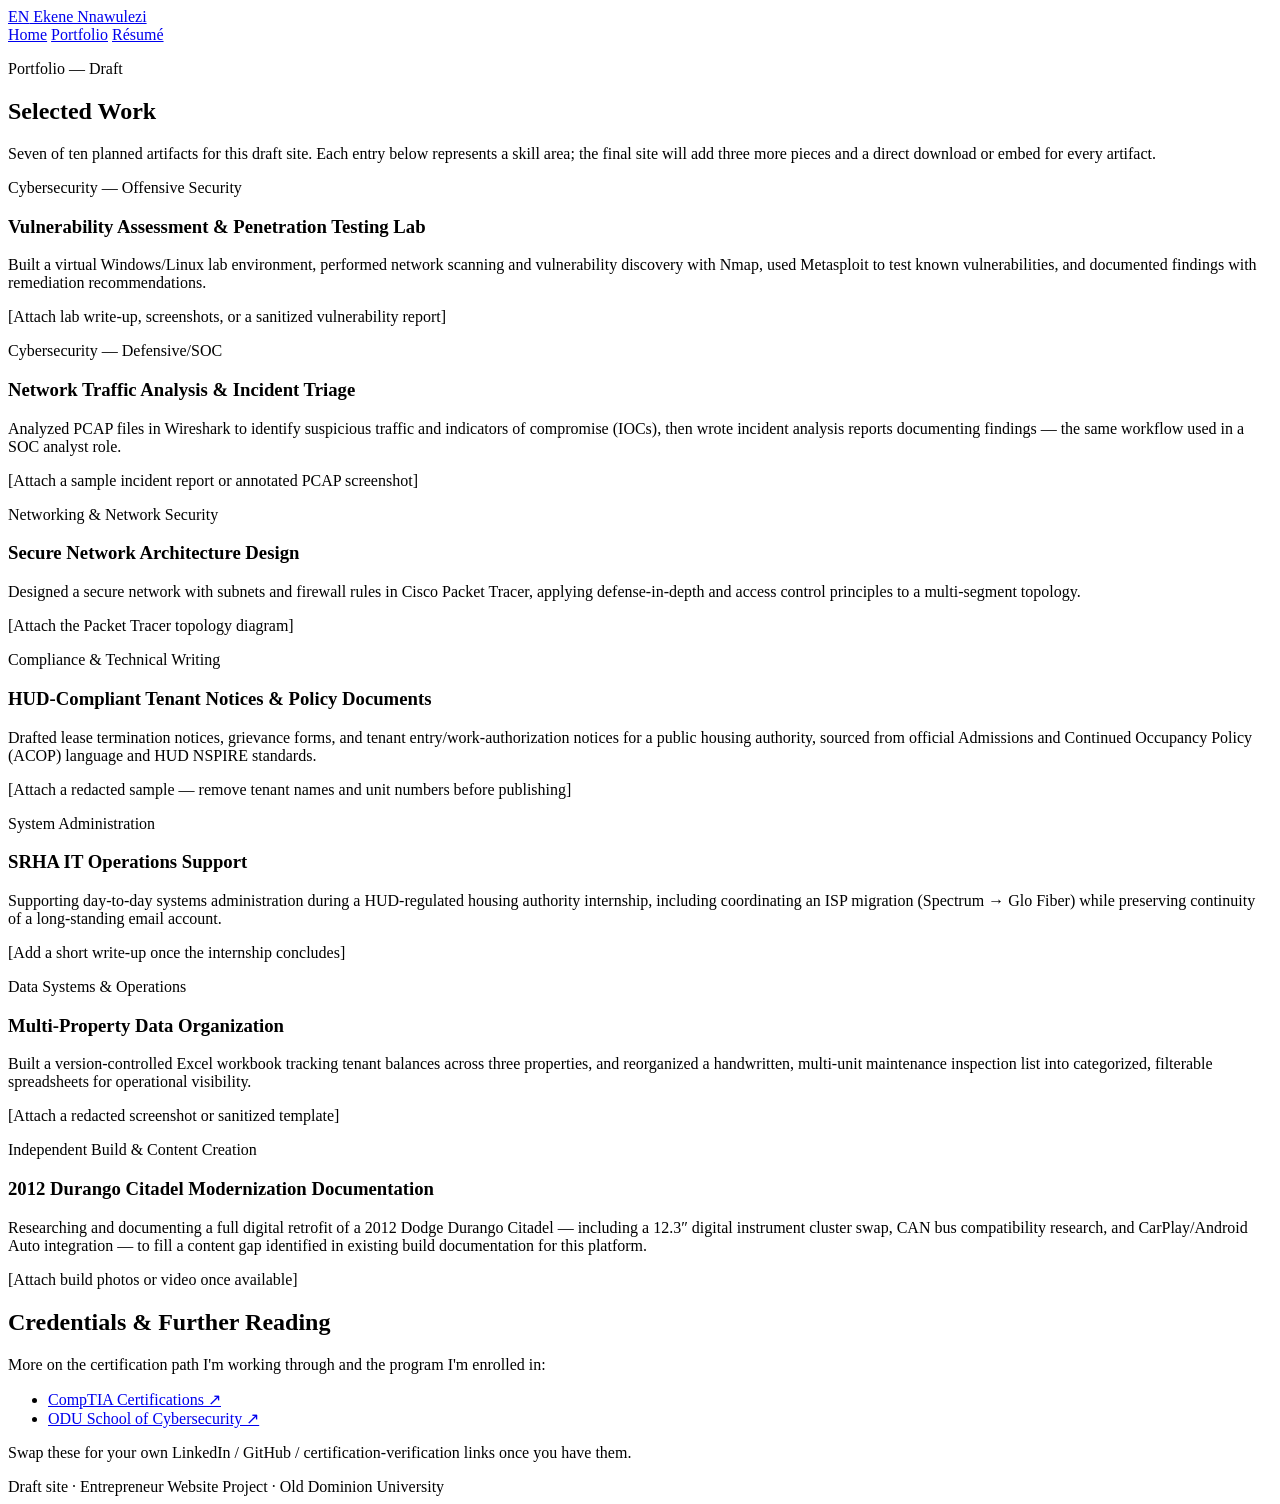
==== portfolio.html @ 090f7461 "Add files via upload" ====
<!DOCTYPE html>
<html lang="en">
<head>
<meta charset="UTF-8">
<meta name="viewport" content="width=device-width, initial-scale=1.0">
<title>Portfolio &mdash; Ekene Nnawulezi</title>
<link rel="preconnect" href="https://fonts.googleapis.com">
<link rel="preconnect" href="https://fonts.gstatic.com" crossorigin>
<link href="https://fonts.googleapis.com/css2?family=Space+Grotesk:wght@500;600;700&family=Source+Serif+4:opsz,wght@8..60,400;8..60,600&family=IBM+Plex+Mono:wght@400;500;600&display=swap" rel="stylesheet">
<link rel="stylesheet" href="assets/style.css">
</head>
<body>

<header class="site-nav">
  <div class="wrap">
    <a class="brand" href="index.html"><span class="brand-mark">EN</span> Ekene Nnawulezi</a>
    <nav>
      <a href="index.html">Home</a>
      <a href="portfolio.html" class="active">Portfolio</a>
      <a href="resume.html">R&eacute;sum&eacute;</a>
    </nav>
  </div>
</header>

<section class="page-intro">
  <div class="wrap">
    <p class="eyebrow">Portfolio &mdash; Draft</p>
    <h1>Selected Work</h1>
    <p class="subhead">Seven of ten planned artifacts for this draft site. Each entry below represents a skill area; the final site will add three more pieces and a direct download or embed for every artifact.</p>
  </div>
</section>

<section class="page-section">
  <div class="wrap">
    <div class="artifact-grid">

      <article class="artifact-card">
        <p class="tag tag-cyber">Cybersecurity &mdash; Offensive Security</p>
        <h3>Vulnerability Assessment &amp; Penetration Testing Lab</h3>
        <p>Built a virtual Windows/Linux lab environment, performed network scanning and vulnerability discovery with Nmap, used Metasploit to test known vulnerabilities, and documented findings with remediation recommendations.</p>
        <p class="artifact-note">[Attach lab write-up, screenshots, or a sanitized vulnerability report]</p>
      </article>

      <article class="artifact-card">
        <p class="tag tag-cyber">Cybersecurity &mdash; Defensive/SOC</p>
        <h3>Network Traffic Analysis &amp; Incident Triage</h3>
        <p>Analyzed PCAP files in Wireshark to identify suspicious traffic and indicators of compromise (IOCs), then wrote incident analysis reports documenting findings &mdash; the same workflow used in a SOC analyst role.</p>
        <p class="artifact-note">[Attach a sample incident report or annotated PCAP screenshot]</p>
      </article>

      <article class="artifact-card">
        <p class="tag tag-network">Networking &amp; Network Security</p>
        <h3>Secure Network Architecture Design</h3>
        <p>Designed a secure network with subnets and firewall rules in Cisco Packet Tracer, applying defense-in-depth and access control principles to a multi-segment topology.</p>
        <p class="artifact-note">[Attach the Packet Tracer topology diagram]</p>
      </article>

      <article class="artifact-card">
        <p class="tag tag-compliance">Compliance &amp; Technical Writing</p>
        <h3>HUD-Compliant Tenant Notices &amp; Policy Documents</h3>
        <p>Drafted lease termination notices, grievance forms, and tenant entry/work-authorization notices for a public housing authority, sourced from official Admissions and Continued Occupancy Policy (ACOP) language and HUD NSPIRE standards.</p>
        <p class="artifact-note">[Attach a redacted sample &mdash; remove tenant names and unit numbers before publishing]</p>
      </article>

      <article class="artifact-card">
        <p class="tag tag-sysadmin">System Administration</p>
        <h3>SRHA IT Operations Support</h3>
        <p>Supporting day-to-day systems administration during a HUD-regulated housing authority internship, including coordinating an ISP migration (Spectrum &rarr; Glo Fiber) while preserving continuity of a long-standing email account.</p>
        <p class="artifact-note">[Add a short write-up once the internship concludes]</p>
      </article>

      <article class="artifact-card">
        <p class="tag tag-data">Data Systems &amp; Operations</p>
        <h3>Multi-Property Data Organization</h3>
        <p>Built a version-controlled Excel workbook tracking tenant balances across three properties, and reorganized a handwritten, multi-unit maintenance inspection list into categorized, filterable spreadsheets for operational visibility.</p>
        <p class="artifact-note">[Attach a redacted screenshot or sanitized template]</p>
      </article>

      <article class="artifact-card">
        <p class="tag tag-build">Independent Build &amp; Content Creation</p>
        <h3>2012 Durango Citadel Modernization Documentation</h3>
        <p>Researching and documenting a full digital retrofit of a 2012 Dodge Durango Citadel &mdash; including a 12.3&Prime; digital instrument cluster swap, CAN bus compatibility research, and CarPlay/Android Auto integration &mdash; to fill a content gap identified in existing build documentation for this platform.</p>
        <p class="artifact-note">[Attach build photos or video once available]</p>
      </article>

    </div>
  </div>
</section>

<section class="external-link-block">
  <div class="wrap">
    <h2>Credentials &amp; Further Reading</h2>
    <p>More on the certification path I'm working through and the program I'm enrolled in:</p>
    <ul class="external-links">
      <li><a href="https://www.comptia.org/en-us/certifications/" target="_blank" rel="noopener">CompTIA Certifications &#8599;</a></li>
      <li><a href="https://www.odu.edu/cyber" target="_blank" rel="noopener">ODU School of Cybersecurity &#8599;</a></li>
    </ul>
    <p class="placeholder-note">Swap these for your own LinkedIn / GitHub / certification-verification links once you have them.</p>
  </div>
</section>

<footer class="site-footer">
  <div class="wrap">Draft site &middot; Entrepreneur Website Project &middot; Old Dominion University</div>
</footer>

</body>
</html>
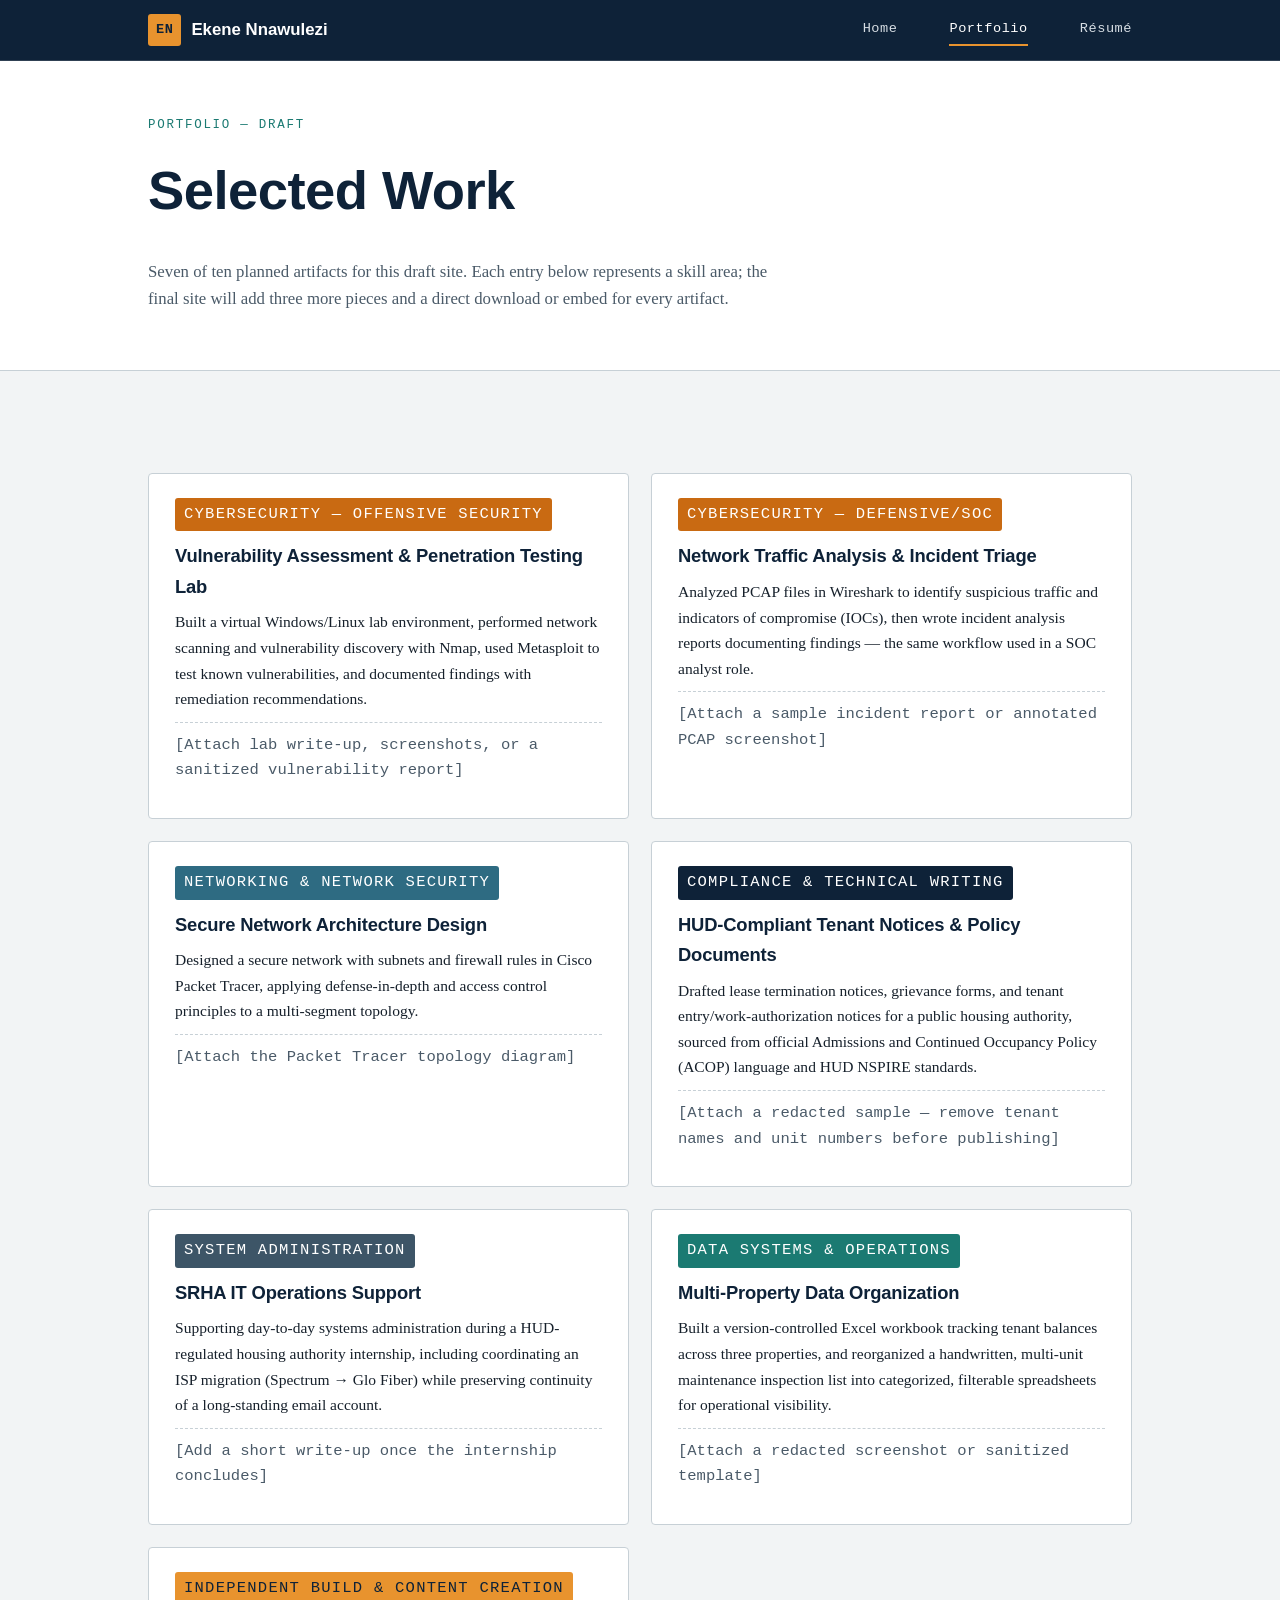
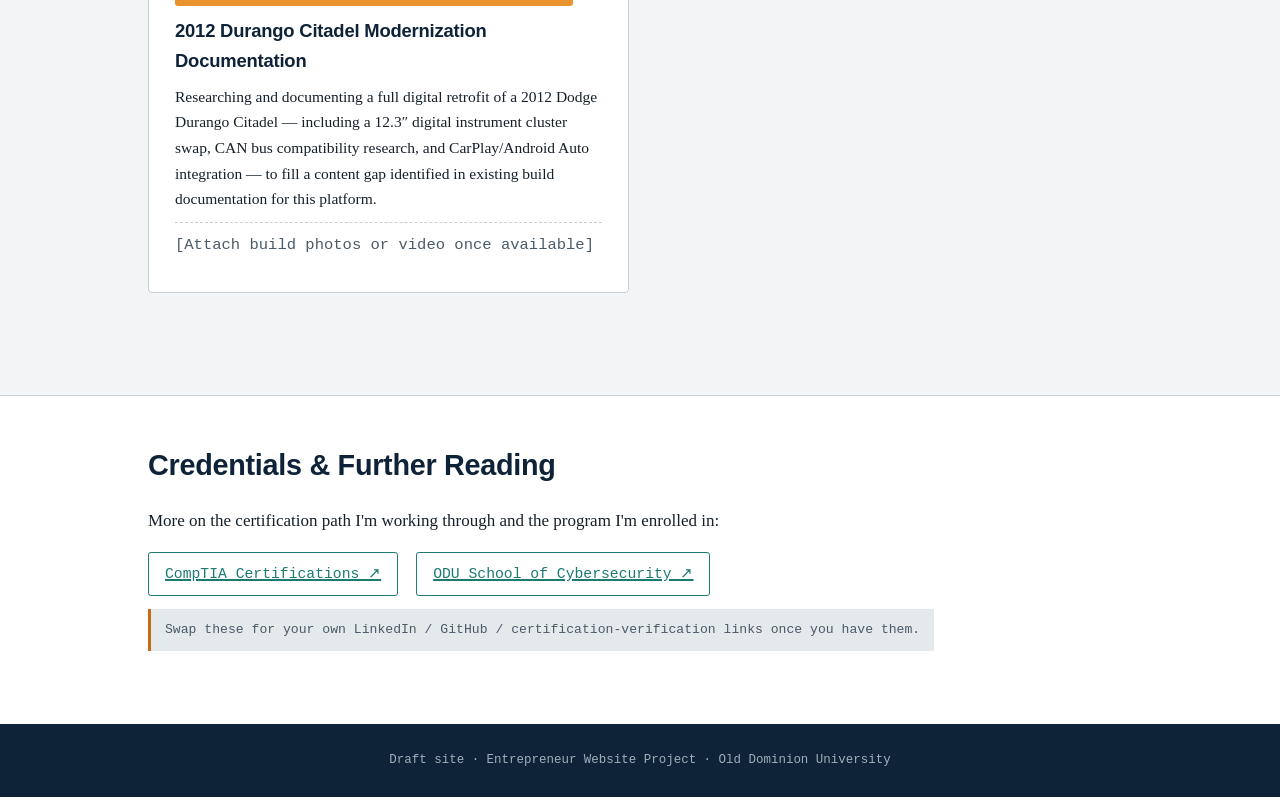
==== commit 23e9696b: "Add files via upload" ====
--- a/portfolio.html
+++ b/portfolio.html
@@ -4,10 +4,301 @@
 <meta charset="UTF-8">
 <meta name="viewport" content="width=device-width, initial-scale=1.0">
 <title>Portfolio &mdash; Ekene Nnawulezi</title>
-<link rel="preconnect" href="https://fonts.googleapis.com">
-<link rel="preconnect" href="https://fonts.gstatic.com" crossorigin>
-<link href="https://fonts.googleapis.com/css2?family=Space+Grotesk:wght@500;600;700&family=Source+Serif+4:opsz,wght@8..60,400;8..60,600&family=IBM+Plex+Mono:wght@400;500;600&display=swap" rel="stylesheet">
-<link rel="stylesheet" href="assets/style.css">
+<style>
+/* ===== Tokens ===== */
+:root{
+  --navy:#0E2238;
+  --surface:#F2F4F5;
+  --paper:#FFFFFF;
+  --ink:#16202B;
+  --ink-soft:#4A5A68;
+  --amber:#C96A12;
+  --amber-bright:#E8932E;
+  --teal:#1B7A72;
+  --line:#C7D0D6;
+  --line-dark:rgba(255,255,255,0.14);
+
+  --display:'Space Grotesk', 'Helvetica Neue', Arial, sans-serif;
+  --body:'Source Serif 4', Georgia, serif;
+  --mono:'IBM Plex Mono', 'Courier New', monospace;
+}
+
+*{box-sizing:border-box;}
+header,nav,section,footer,article{display:block;}
+html{scroll-behavior:smooth;}
+body{
+  margin:0;
+  background:var(--surface);
+  color:var(--ink);
+  font-family:var(--body);
+  font-size:17px;
+  line-height:1.65;
+}
+img{max-width:100%;display:block;}
+a{color:var(--teal);text-decoration-thickness:1.5px;}
+a:hover{color:var(--amber);}
+:focus-visible{outline:3px solid var(--amber-bright);outline-offset:3px;}
+
+h1,h2,h3{font-family:var(--display);color:var(--navy);margin:0 0 .4em;letter-spacing:-0.01em;}
+h1{font-size:clamp(2.1rem,5vw,3.4rem);font-weight:700;}
+h2{font-size:clamp(1.3rem,3vw,1.8rem);font-weight:600;}
+h3{font-size:1.15rem;font-weight:600;}
+
+.eyebrow{
+  font-family:var(--mono);
+  font-size:.78rem;
+  letter-spacing:.14em;
+  text-transform:uppercase;
+  color:var(--teal);
+  margin:0 0 .8em;
+}
+
+/* ===== Layout shell ===== */
+.wrap{max-width:1040px;margin:0 auto;padding:0 28px;}
+
+/* ===== Nav ===== */
+.site-nav{
+  background:var(--navy);
+  color:#fff;
+  position:sticky;
+  top:0;
+  z-index:10;
+  border-bottom:1px solid var(--line-dark);
+}
+.site-nav .wrap{
+  display:flex;
+  align-items:center;
+  justify-content:space-between;
+  padding-top:14px;
+  padding-bottom:14px;
+}
+.brand{
+  display:flex;
+  align-items:center;
+  gap:10px;
+  color:#fff;
+  font-family:var(--display);
+  font-weight:600;
+  font-size:1.05rem;
+  text-decoration:none;
+}
+.brand-mark{
+  font-family:var(--mono);
+  background:var(--amber-bright);
+  color:var(--navy);
+  font-weight:700;
+  font-size:.85rem;
+  padding:5px 8px;
+  border-radius:3px;
+  letter-spacing:.04em;
+}
+.site-nav nav{display:flex;gap:26px;}
+.site-nav nav a{margin-left:26px;}
+.site-nav nav a:first-child{margin-left:0;}
+.site-nav nav a{
+  color:#D7DEE4;
+  font-family:var(--mono);
+  font-size:.85rem;
+  letter-spacing:.04em;
+  text-decoration:none;
+  padding:4px 0;
+  border-bottom:2px solid transparent;
+}
+.site-nav nav a:hover,
+.site-nav nav a.active{
+  color:#fff;
+  border-bottom-color:var(--amber-bright);
+}
+
+/* ===== Hero ===== */
+.hero{
+  background:var(--navy);
+  color:#fff;
+  padding:64px 0 50px;
+}
+.hero .subhead{
+  color:#C7D5DC;
+  font-size:1.15rem;
+  max-width:620px;
+  margin:0 0 36px;
+}
+.hero-graphic{
+  width:100%;
+  max-width:760px;
+  margin:0 0 36px;
+}
+.cta-row{display:flex;gap:14px;flex-wrap:wrap;}
+.btn{
+  display:inline-block;
+  font-family:var(--mono);
+  font-size:.85rem;
+  letter-spacing:.03em;
+  text-decoration:none;
+  padding:12px 22px;
+  border-radius:3px;
+  border:1.5px solid transparent;
+  transition:transform .12s ease;
+}
+.btn:hover{transform:translateY(-1px);}
+.btn-primary{background:var(--amber-bright);color:var(--navy);}
+.btn-primary:hover{background:#f3a546;color:var(--navy);}
+.btn-ghost{border-color:#5A7080;color:#fff;}
+.btn-ghost:hover{border-color:var(--amber-bright);color:#fff;}
+
+/* ===== Status panel ===== */
+.status-panel{
+  background:var(--navy);
+  border-top:1px solid var(--line-dark);
+  padding:26px 0 40px;
+}
+.status-line{
+  font-family:var(--mono);
+  font-size:.92rem;
+  color:#D7DEE4;
+  margin:0 0 12px;
+  padding-left:18px;
+  border-left:3px solid var(--teal);
+}
+.status-label{
+  color:var(--amber-bright);
+  font-weight:600;
+  margin-right:10px;
+}
+
+/* ===== About / generic sections ===== */
+section.page-section{padding:56px 0;}
+.about p{max-width:680px;}
+.placeholder-note{
+  font-family:var(--mono);
+  font-size:.82rem;
+  color:var(--ink-soft);
+  background:#E4E9EC;
+  border-left:3px solid var(--amber);
+  padding:10px 14px;
+  display:inline-block;
+}
+
+/* ===== Page intro (portfolio/resume) ===== */
+.page-intro{background:var(--paper);border-bottom:1px solid var(--line);padding:54px 0 40px;}
+.page-intro .subhead{color:var(--ink-soft);max-width:640px;font-size:1.05rem;}
+
+/* ===== Artifact grid ===== */
+.artifact-grid{
+  display:grid;
+  grid-template-columns:repeat(2,1fr);
+  gap:22px;
+  padding:46px 0;
+}
+.artifact-card{
+  background:var(--paper);
+  border:1px solid var(--line);
+  border-radius:4px;
+  padding:24px 26px;
+}
+.tag{
+  font-family:var(--mono);
+  font-size:.72rem;
+  letter-spacing:.08em;
+  text-transform:uppercase;
+  display:inline-block;
+  padding:4px 9px;
+  border-radius:3px;
+  margin-bottom:12px;
+  color:#fff;
+}
+.tag-compliance{background:var(--navy);}
+.tag-data{background:var(--teal);}
+.tag-sysadmin{background:#3D5567;}
+.tag-cyber{background:var(--amber);}
+.tag-network{background:#2E6B82;}
+.tag-ops{background:#5B6B3F;}
+.tag-build{background:var(--amber-bright);color:var(--navy);}
+.artifact-card p{margin:0 0 10px;font-size:.97rem;}
+.artifact-note{
+  font-family:var(--mono);
+  font-size:.78rem;
+  color:var(--ink-soft);
+  font-style:normal;
+  margin-top:14px;
+  border-top:1px dashed var(--line);
+  padding-top:10px;
+}
+
+/* ===== External link block ===== */
+.external-link-block{background:var(--paper);border-top:1px solid var(--line);padding:46px 0 60px;}
+.external-links{list-style:none;padding:0;margin:14px 0 0;display:flex;gap:18px;flex-wrap:wrap;}
+.external-links a{
+  font-family:var(--mono);
+  font-size:.92rem;
+  border:1.5px solid var(--teal);
+  padding:9px 16px;
+  border-radius:3px;
+  display:inline-block;
+}
+.external-links a:hover{background:var(--teal);color:#fff;}
+
+/* ===== Resume ===== */
+.resume-doc{
+  background:var(--paper);
+  border:1px solid var(--line);
+  border-radius:4px;
+  padding:46px 50px;
+  margin:46px 0 60px;
+}
+.resume-head{display:flex;justify-content:space-between;align-items:flex-end;flex-wrap:wrap;gap:10px;border-bottom:2px solid var(--navy);padding-bottom:18px;margin-bottom:26px;}
+.resume-head h1{margin:0;font-size:2rem;}
+.resume-contact{font-family:var(--mono);font-size:.82rem;color:var(--ink-soft);text-align:right;}
+.resume-section{margin-bottom:28px;}
+.resume-section h2{
+  font-size:.92rem;
+  font-family:var(--mono);
+  letter-spacing:.1em;
+  text-transform:uppercase;
+  color:var(--teal);
+  border-bottom:1px solid var(--line);
+  padding-bottom:6px;
+  margin-bottom:14px;
+}
+.resume-entry{margin-bottom:16px;}
+.resume-entry-head{display:flex;justify-content:space-between;flex-wrap:wrap;gap:6px;}
+.resume-entry-head strong{font-family:var(--display);font-size:1.02rem;color:var(--navy);}
+.resume-entry-head span{font-family:var(--mono);font-size:.8rem;color:var(--ink-soft);}
+.resume-entry ul{margin:8px 0 0;padding-left:20px;}
+.resume-entry li{margin-bottom:6px;font-size:.96rem;}
+.skill-pills{display:flex;flex-wrap:wrap;gap:8px;}
+.skill-pill{
+  font-family:var(--mono);
+  font-size:.8rem;
+  background:var(--surface);
+  border:1px solid var(--line);
+  border-radius:3px;
+  padding:5px 11px;
+}
+
+/* ===== Footer ===== */
+.site-footer{
+  background:var(--navy);
+  color:#9FB0BA;
+  text-align:center;
+  padding:26px 0;
+  font-family:var(--mono);
+  font-size:.78rem;
+}
+
+/* ===== Responsive ===== */
+@media (max-width:760px){
+  .artifact-grid{grid-template-columns:1fr;}
+  .site-nav .wrap{flex-direction:column;align-items:flex-start;gap:10px;}
+  .resume-doc{padding:30px 22px;}
+  .resume-contact{text-align:left;}
+}
+
+@media (prefers-reduced-motion:reduce){
+  html{scroll-behavior:auto;}
+  .btn{transition:none;}
+}
+
+</style>
 </head>
 <body>
 
